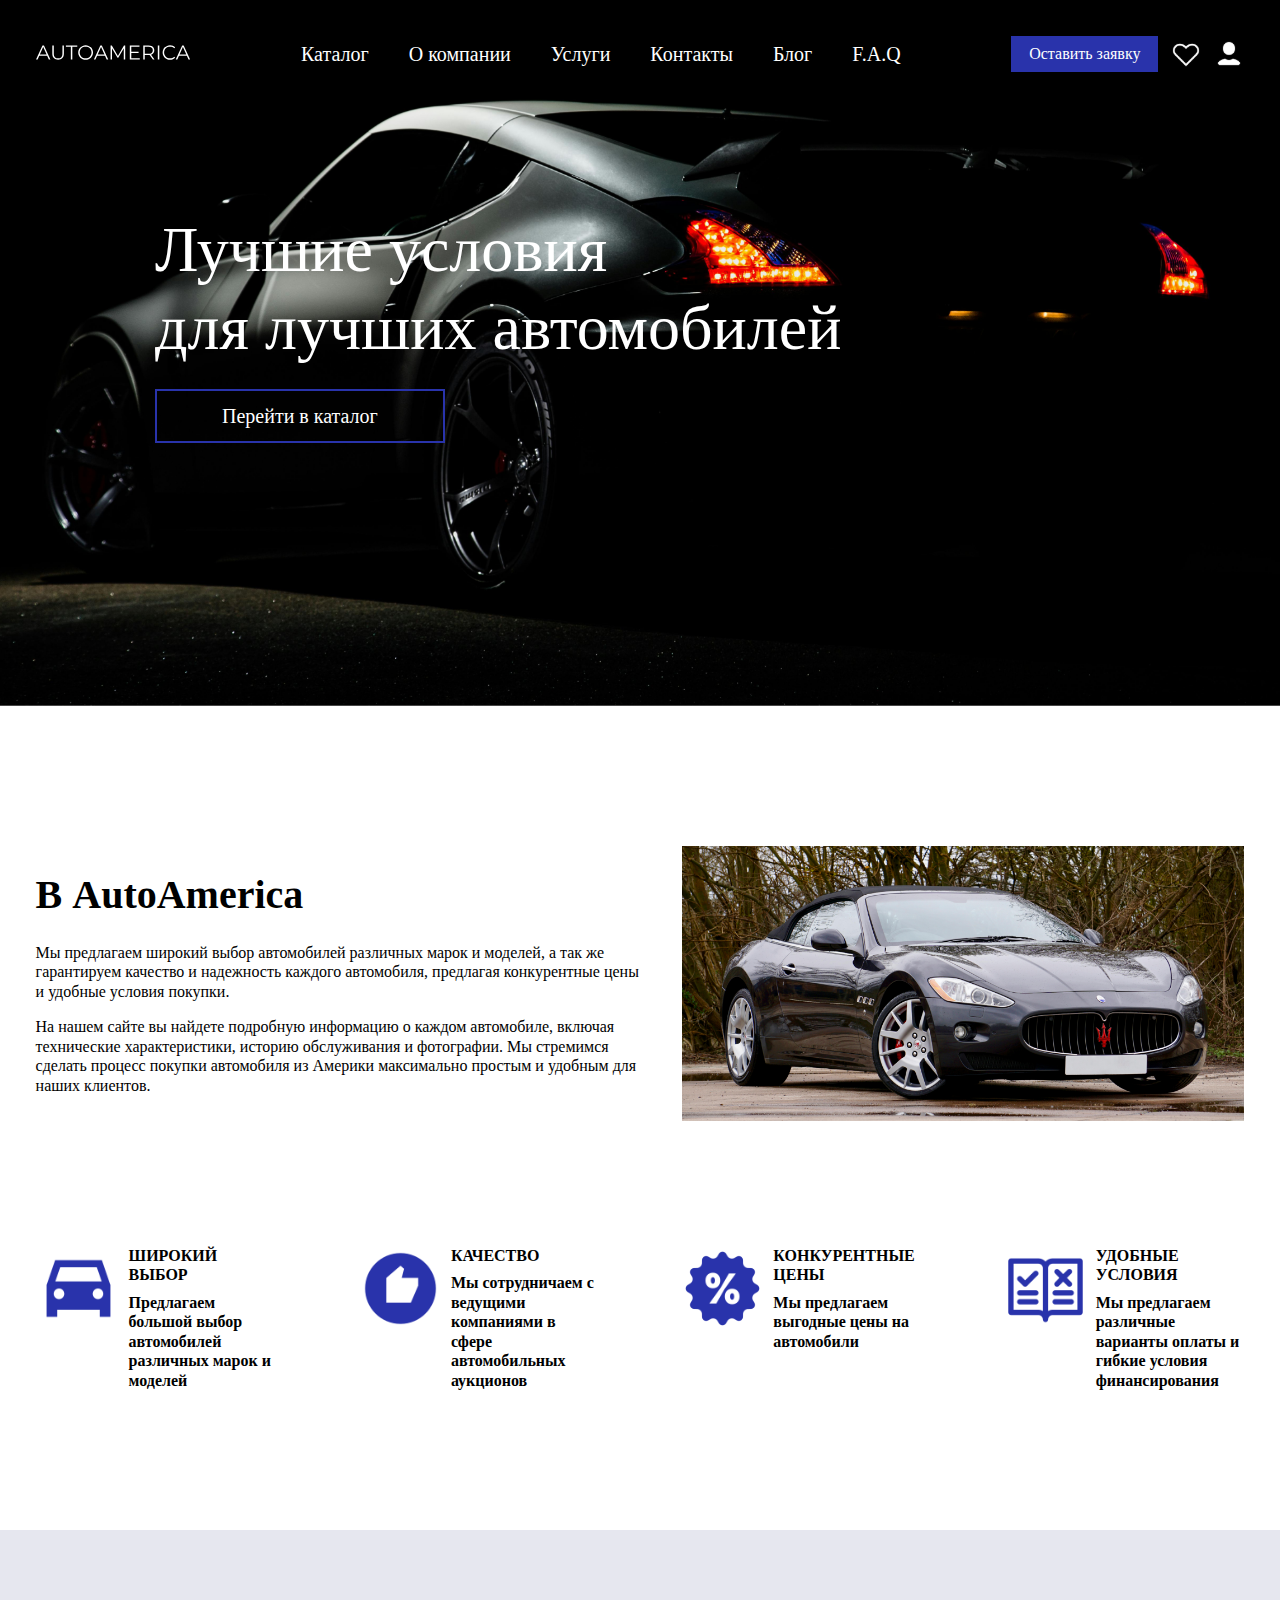
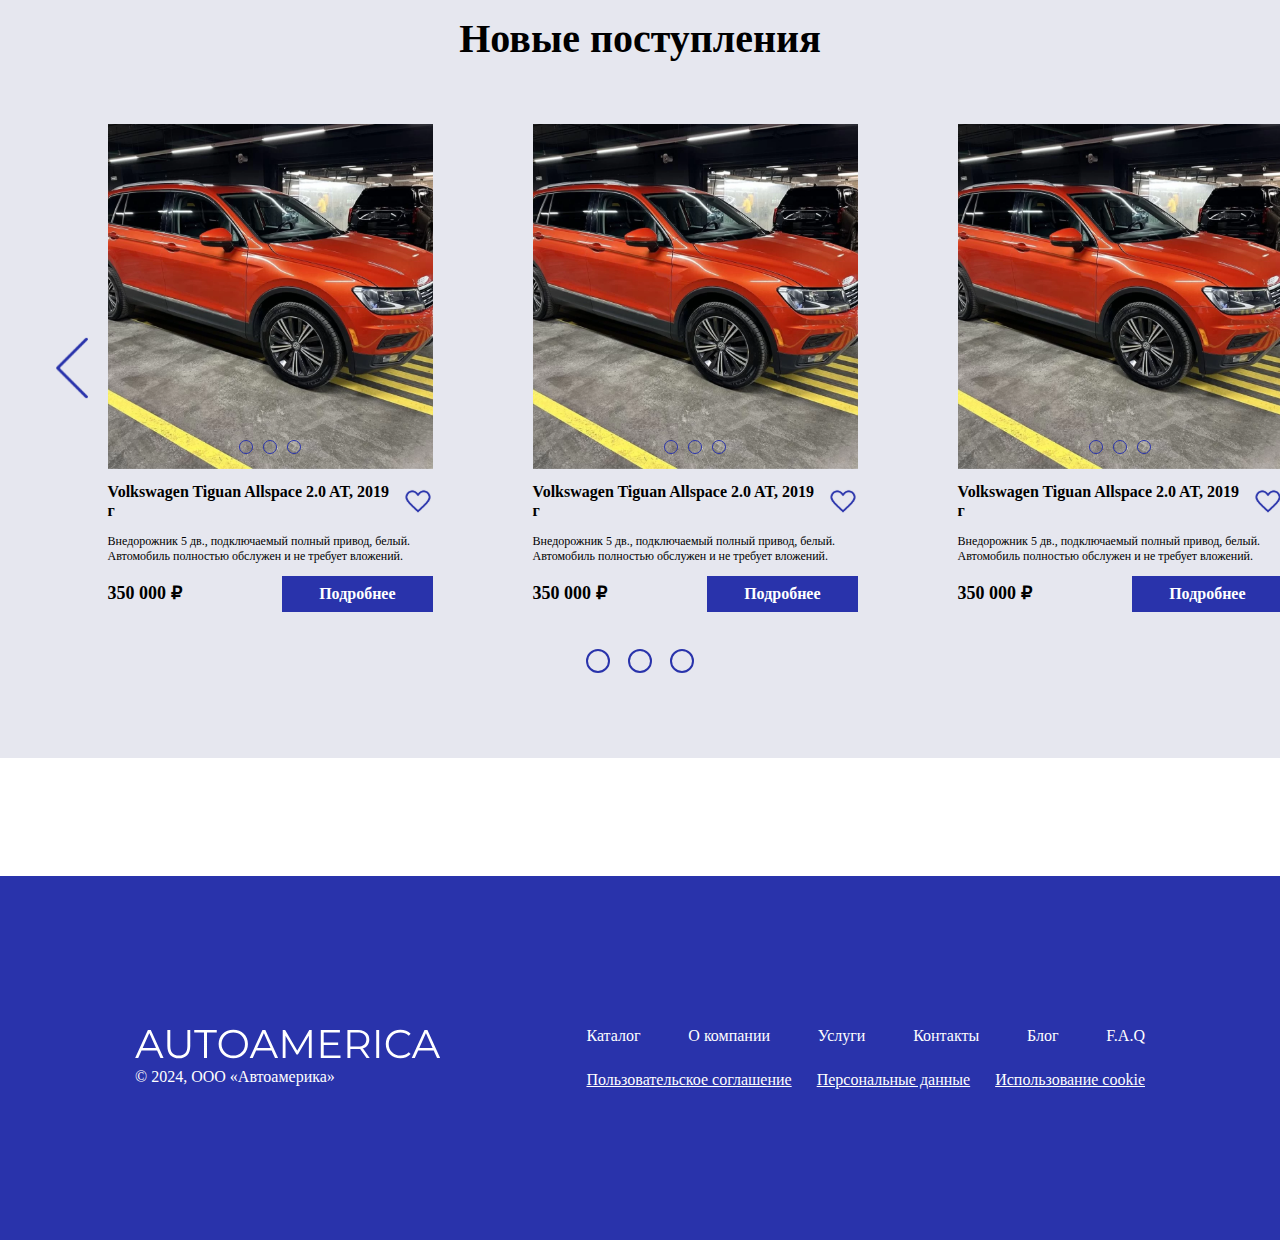
==== index.html @ 77ccbcce "first commit" ====
<!DOCTYPE html>
<html lang="en">
<head>
    <meta charset="UTF-8">
    <meta http-equiv="X-UA-Compatible" content="IE=edge">
    <meta name="viewport" content="width=device-width, initial-scale=1.0">
    <link rel="stylesheet" href="./css/main.css">
    <title>autoamerica</title>
</head>
<body>
    <div class="hero-image">
        <header>
            <div class="container">
                <div class="header-logo">
                    <img src="./img/AUTOAMERICA-white.svg" alt="logo">
                </div>
                <ul class="header-menu">
                    <li><a href="./catalog.html">Каталог</a></li>
                    <li><a href="./about-company.html">О компании</a></li>
                    <li><a href="./services.html">Услуги</a></li>
                    <li><a href="./contacts.html">Контакты</a></li>
                    <li><a href="./blog.html">Блог</a></li>
                    <li><a href="./faq.html">F.A.Q</a></li>
                </ul>
                <div class="header-info">
                    <input type="button" value="Оставить заявку">
                    <img src="./img/icons/Heart-white.svg" alt="favourite">
                    <img src="./img/icons/Person-white.svg" alt="account">
                </div>
            </div>
        </header>
        <div class="hero-image_info">
            <h1>Лучшие условия<br>для лучших автомобилей</h1>
            <input type="button" value="Перейти в каталог" id="catalogButton">
        </div>
    </div>

    <section class="about-company">
        <div class="container">
            <div class="about-company_info">
                <div class="about-company_info_content">
                    <h2>В AutoAmerica</h2>
                    <div class="about-company_info_content_text">
                        <p>Мы предлагаем широкий выбор автомобилей различных марок и моделей, а так же гарантируем качество и надежность каждого автомобиля, предлагая конкурентные цены и удобные условия покупки.</p>
                        <p>На нашем сайте вы найдете подробную информацию о каждом автомобиле, включая технические характеристики, историю обслуживания и фотографии. Мы стремимся сделать процесс покупки автомобиля из Америки максимально простым и удобным для наших клиентов.</p>
                    </div>
                </div>
                <img src="./img/cars/about.png" alt="about-company">
            </div>
            <div class="about-company_advantages">
                <div class="about-company_advantages_first">
                    <img src="./img/icons/Car.svg" alt="choise">
                    <div class="about-company_advantages_first_content advantage-content">
                        <h3>ШИРОКИЙ ВЫБОР</h3>
                        <p>Предлагаем большой выбор автомобилей различных марок и моделей</p>
                    </div>
                </div>
                <div class="about-company_advantages_second">
                    <img src="./img/icons/Car-like.svg" alt="like">
                    <div class="about-company_advantages_second_content advantage-content">
                        <h3>КАЧЕСТВО</h3>
                        <p>Мы сотрудничаем с ведущими компаниями в сфере автомобильных аукционов</p>
                    </div>
                </div>
                <div class="about-company_advantages_third">
                    <img src="./img/icons/Car-discount.svg" alt="discount">
                    <div class="about-company_advantages_third_content advantage-content">
                        <h3>КОНКУРЕНТНЫЕ ЦЕНЫ</h3>
                        <p>Мы предлагаем выгодные цены на автомобили</p>
                    </div>
                </div>
                <div class="about-company_advantages_fourth">
                    <img src="./img/icons/Car-conditions.svg" alt="conditions">
                    <div class="about-company_advantages_fourth_content advantage-content">
                        <h3>УДОБНЫЕ УСЛОВИЯ</h3>
                        <p>Мы предлагаем различные варианты оплаты и гибкие условия финансирования</p>
                    </div>
                </div>
            </div>
        </div>
    </section>

    <section class="receipts">
        <div class="container">
            <h2>Новые поступления</h2>
            <div class="receipts_slider">
                <div class="receipts_slider_first">
                    <img src="./img/icons/arrow.svg" alt="arrow">
                    <div class="receipts_slider_first_cards">
                        <div class="receipts_slider_first_cards_card">
                            <div class="receipts_slider_first_cards_card_img">
                                <div class="receipts_slider_first_cards_card_img_slides">
                                    <div class="receipts_slider_first_cards_card_img_slides-1"></div>
                                    <div class="receipts_slider_first_cards_card_img_slides-2"></div>
                                    <div class="receipts_slider_first_cards_card_img_slides-3"></div>
                                </div>
                            </div>
                            <div class="receipts_slider_first_cards_card_name">
                                <h4>Volkswagen Tiguan Allspace 2.0 AT, 2019 г</h4>
                                <img src="./img/icons/Heart-blue.svg" alt="favourite">
                            </div>
                            <div class="receipts_slider_first_cards_card_discription">
                                <p>Внедорожник 5 дв., подключаемый полный привод, белый. Автомобиль полностью обслужен и не требует вложений. </p>
                            </div>
                            <div class="receipts_slider_first_cards_card_info">
                                <span>350 000 ₽</span>
                                <input type="button" value="Подробнее">
                            </div>
                        </div>
                        <div class="receipts_slider_first_cards_card">
                            <div class="receipts_slider_first_cards_card_img">
                                <div class="receipts_slider_first_cards_card_img_slides">
                                    <div class="receipts_slider_first_cards_card_img_slides-1"></div>
                                    <div class="receipts_slider_first_cards_card_img_slides-2"></div>
                                    <div class="receipts_slider_first_cards_card_img_slides-3"></div>
                                </div>
                            </div>
                            <div class="receipts_slider_first_cards_card_name">
                                <h4>Volkswagen Tiguan Allspace 2.0 AT, 2019 г</h4>
                                <img src="./img/icons/Heart-blue.svg" alt="favourite">
                            </div>
                            <div class="receipts_slider_first_cards_card_discription">
                                <p>Внедорожник 5 дв., подключаемый полный привод, белый. Автомобиль полностью обслужен и не требует вложений. </p>
                            </div>
                            <div class="receipts_slider_first_cards_card_info">
                                <span>350 000 ₽</span>
                                <input type="button" value="Подробнее">
                            </div>
                        </div>
                        <div class="receipts_slider_first_cards_card">
                            <div class="receipts_slider_first_cards_card_img">
                                <div class="receipts_slider_first_cards_card_img_slides">
                                    <div class="receipts_slider_first_cards_card_img_slides-1"></div>
                                    <div class="receipts_slider_first_cards_card_img_slides-2"></div>
                                    <div class="receipts_slider_first_cards_card_img_slides-3"></div>
                                </div>
                            </div>
                            <div class="receipts_slider_first_cards_card_name">
                                <h4>Volkswagen Tiguan Allspace 2.0 AT, 2019 г</h4>
                                <img src="./img/icons/Heart-blue.svg" alt="favourite">
                            </div>
                            <div class="receipts_slider_first_cards_card_discription">
                                <p>Внедорожник 5 дв., подключаемый полный привод, белый. Автомобиль полностью обслужен и не требует вложений. </p>
                            </div>
                            <div class="receipts_slider_first_cards_card_info">
                                <span>350 000 ₽</span>
                                <input type="button" value="Подробнее">
                            </div>
                        </div>
                    </div>
                    <img src="./img/icons/arrow.svg" alt="arrow">
                </div>
                <div class="receipts_slider_second">
                    <div class="receipts_slider_second_slide-1"></div>
                    <div class="receipts_slider_second_slide-2"></div>
                    <div class="receipts_slider_second_slide-3"></div>
                </div>
            </div>
        </div>
    </section>

    <footer>
        <div class="footer-info">
            <img src="./img/AUTOAMERICA-white.svg" alt="logo">
            <p>© 2024, ООО «Автоамерика»</p>
        </div>
        <div class="footer-menu">
            <ul>
                <li><a href="./catalog.html">Каталог</a></li>
                <li><a href="./about-company.html">О компании</a></li>
                <li><a href="./services.html">Услуги</a></li>
                <li><a href="./contacts.html">Контакты</a></li>
                <li><a href="./blog.html">Блог</a></li>
                <li><a href="./faq.html">F.A.Q</a></li>
            </ul>
            <div class="footer-menu_else-info">
                <a href="#">Пользовательское соглашение</a>
                <a href="#">Персональные данные</a>
                <a href="#">Использование cookie</a>
            </div>
        </div>
    </footer>
</body>
<script>
    document.getElementById('catalogButton').addEventListener('click', function() {
        window.location.href = './catalog.html';
    });
</script>
</html>
---- css/main.css ----
html, body, div, span, applet, object, iframe,
h1, h2, h3, h4, h5, h6, p, blockquote, pre,
a, abbr, acronym, address, big, cite, code,
del, dfn, em, img, ins, kbd, q, s, samp,
small, strike, strong, sub, sup, tt, var,
b, u, i, center,
dl, dt, dd, ol, ul, li,
fieldset, form, label, legend,
table, caption, tbody, tfoot, thead, tr, th, td,
article, aside, canvas, details, embed,
figure, figcaption, footer, header, hgroup,
menu, nav, output, ruby, section, summary,
time, mark, audio, video {
  margin: 0;
  padding: 0;
  border: 0;
  font-size: 100%;
  font: inherit;
  vertical-align: baseline;
}

/* HTML5 display-role reset for older browsers */
article, aside, details, figcaption, figure,
footer, header, hgroup, menu, nav, section {
  display: block;
}

body {
  line-height: 1;
}

ol, ul {
  list-style: none;
}

blockquote, q {
  quotes: none;
}

blockquote:before, blockquote:after,
q:before, q:after {
  content: '';
  content: none;
}

table {
  border-collapse: collapse;
  border-spacing: 0;
}

a {
  text-decoration: none;
  color: inherit;
}

header {
  display: -webkit-box;
  display: -ms-flexbox;
  display: flex;
  -webkit-box-pack: center;
      -ms-flex-pack: center;
          justify-content: center;
  padding: 36px 0;
}

header .container {
  display: -webkit-box;
  display: -ms-flexbox;
  display: flex;
  -webkit-box-pack: justify;
      -ms-flex-pack: justify;
          justify-content: space-between;
  -webkit-box-align: center;
      -ms-flex-align: center;
          align-items: center;
}

header .container .header-logo img {
  width: 155px;
  height: 25px;
}

header .container .header-menu {
  display: -webkit-box;
  display: -ms-flexbox;
  display: flex;
  gap: 40px;
}

header .container .header-menu li {
  font-family: Montserrat;
  font-size: 20px;
  font-weight: 400;
  line-height: 24.38px;
  color: #000000;
}

header .container .header-info {
  display: -webkit-box;
  display: -ms-flexbox;
  display: flex;
  gap: 13px;
  -webkit-box-align: center;
      -ms-flex-align: center;
          align-items: center;
}

header .container .header-info input {
  padding: 8px 18px;
  background-color: #2933AB;
  border: none;
  font-family: Montserrat;
  font-size: 16px;
  font-weight: 400;
  line-height: 19.5px;
  color: white;
}

header .container .header-info input:hover {
  border: 2px solid #2933AB;
  background: none;
  padding: 7px 17px;
}

footer {
  padding: 150px 135px;
  background-color: #2933AB;
  display: -webkit-box;
  display: -ms-flexbox;
  display: flex;
  -webkit-box-pack: justify;
      -ms-flex-pack: justify;
          justify-content: space-between;
  -webkit-box-align: center;
      -ms-flex-align: center;
          align-items: center;
}

footer .footer-info {
  display: -webkit-box;
  display: -ms-flexbox;
  display: flex;
  -webkit-box-orient: vertical;
  -webkit-box-direction: normal;
      -ms-flex-direction: column;
          flex-direction: column;
  gap: 8px;
}

footer .footer-info img {
  width: 307px;
  height: -webkit-fit-content;
  height: -moz-fit-content;
  height: fit-content;
}

footer .footer-info p {
  font-family: Montserrat;
  font-size: 16px;
  font-weight: 400;
  line-height: 19.5px;
  color: white;
}

footer .footer-menu {
  display: -webkit-box;
  display: -ms-flexbox;
  display: flex;
  -webkit-box-orient: vertical;
  -webkit-box-direction: normal;
      -ms-flex-direction: column;
          flex-direction: column;
  gap: 25px;
}

footer .footer-menu ul {
  display: -webkit-box;
  display: -ms-flexbox;
  display: flex;
  -webkit-box-pack: justify;
      -ms-flex-pack: justify;
          justify-content: space-between;
}

footer .footer-menu ul li {
  font-family: Montserrat;
  font-size: 16px;
  font-weight: 400;
  line-height: 19.5px;
  color: white;
}

footer .footer-menu .footer-menu_else-info {
  display: -webkit-box;
  display: -ms-flexbox;
  display: flex;
  gap: 25px;
}

footer .footer-menu .footer-menu_else-info a {
  font-family: Montserrat;
  font-size: 16px;
  font-weight: 400;
  line-height: 19.5px;
  color: white;
  text-decoration: underline;
}

header .container .header-menu li {
  font-family: Montserrat;
  font-size: 20px;
  font-weight: 400;
  line-height: 24.38px;
  color: white;
}

.container {
  width: 94.44444%;
}

.hero-image {
  background-image: url("../img/cars/hero-image.png");
  background-size: cover;
  background-position: center;
  background-repeat: no-repeat;
  width: 100%;
  height: 100%;
}

.hero-image .hero-image_info {
  display: -webkit-box;
  display: -ms-flexbox;
  display: flex;
  -webkit-box-orient: vertical;
  -webkit-box-direction: normal;
      -ms-flex-direction: column;
          flex-direction: column;
  gap: 22px;
  padding: 103px 155px 263px;
}

.hero-image .hero-image_info h1 {
  font-family: Montserrat;
  font-size: 64px;
  font-weight: 400;
  line-height: 78.02px;
  color: white;
  text-align: left;
}

.hero-image .hero-image_info input {
  padding: 13px 65px;
  border: 2px solid #2933AB;
  background: none;
  width: -webkit-fit-content;
  width: -moz-fit-content;
  width: fit-content;
  font-family: Montserrat;
  font-size: 20px;
  font-weight: 400;
  line-height: 24.38px;
  color: white;
}

.hero-image .hero-image_info input:hover {
  background-color: #2933AB;
  border: none;
  padding: 15px 67px;
}

.about-company {
  padding: 140px 0;
  display: -webkit-box;
  display: -ms-flexbox;
  display: flex;
  -webkit-box-pack: center;
      -ms-flex-pack: center;
          justify-content: center;
}

.about-company .container {
  display: -webkit-box;
  display: -ms-flexbox;
  display: flex;
  -webkit-box-orient: vertical;
  -webkit-box-direction: normal;
      -ms-flex-direction: column;
          flex-direction: column;
  gap: 125px;
}

.about-company .container .about-company_info {
  display: -webkit-box;
  display: -ms-flexbox;
  display: flex;
  -webkit-box-align: center;
      -ms-flex-align: center;
          align-items: center;
  gap: 35px;
}

.about-company .container .about-company_info .about-company_info_content {
  display: -webkit-box;
  display: -ms-flexbox;
  display: flex;
  -webkit-box-orient: vertical;
  -webkit-box-direction: normal;
      -ms-flex-direction: column;
          flex-direction: column;
  gap: 23px;
}

.about-company .container .about-company_info .about-company_info_content h2 {
  font-family: Montserrat;
  font-size: 40px;
  font-weight: bold;
  line-height: 48.76px;
  color: #000000;
}

.about-company .container .about-company_info .about-company_info_content .about-company_info_content_text {
  display: -webkit-box;
  display: -ms-flexbox;
  display: flex;
  -webkit-box-orient: vertical;
  -webkit-box-direction: normal;
      -ms-flex-direction: column;
          flex-direction: column;
  gap: 16px;
}

.about-company .container .about-company_info .about-company_info_content .about-company_info_content_text p {
  font-family: Montserrat;
  font-size: 16px;
  font-weight: 400;
  line-height: 19.5px;
  color: #000000;
}

.about-company .container .about-company_info img {
  width: 46.52778%;
  height: -webkit-fit-content;
  height: -moz-fit-content;
  height: fit-content;
}

.about-company .container .about-company_advantages {
  display: -webkit-box;
  display: -ms-flexbox;
  display: flex;
  -webkit-box-pack: justify;
      -ms-flex-pack: justify;
          justify-content: space-between;
}

.about-company .container .about-company_advantages [class^="about-company_advantages_"] {
  display: -webkit-box;
  display: -ms-flexbox;
  display: flex;
  gap: 8px;
  width: 20%;
}

.about-company .container .about-company_advantages [class^="about-company_advantages_"] img {
  width: 85px;
  height: -webkit-fit-content;
  height: -moz-fit-content;
  height: fit-content;
}

.about-company .container .about-company_advantages [class^="about-company_advantages_"] .advantage-content {
  display: -webkit-box;
  display: -ms-flexbox;
  display: flex;
  -webkit-box-orient: vertical;
  -webkit-box-direction: normal;
      -ms-flex-direction: column;
          flex-direction: column;
  gap: 8px;
  width: 100%;
}

.about-company .container .about-company_advantages [class^="about-company_advantages_"] .advantage-content h3, .about-company .container .about-company_advantages [class^="about-company_advantages_"] .advantage-content p {
  font-family: Montserrat;
  font-size: 16px;
  font-weight: bold;
  line-height: 19.5px;
  color: #000000;
  width: 100%;
}

.receipts {
  display: -webkit-box;
  display: -ms-flexbox;
  display: flex;
  -webkit-box-pack: center;
      -ms-flex-pack: center;
          justify-content: center;
  background-color: #E6E7EF;
  padding: 85px 0;
  margin-bottom: 118px;
}

.receipts .container {
  display: -webkit-box;
  display: -ms-flexbox;
  display: flex;
  -webkit-box-orient: vertical;
  -webkit-box-direction: normal;
      -ms-flex-direction: column;
          flex-direction: column;
  -webkit-box-align: center;
      -ms-flex-align: center;
          align-items: center;
  gap: 60px;
}

.receipts .container h2 {
  font-family: Montserrat;
  font-size: 40px;
  font-weight: bold;
  line-height: 48.76px;
  color: #000000;
  text-align: center;
}

.receipts .container .receipts_slider {
  display: -webkit-box;
  display: -ms-flexbox;
  display: flex;
  -webkit-box-orient: vertical;
  -webkit-box-direction: normal;
      -ms-flex-direction: column;
          flex-direction: column;
  -webkit-box-align: center;
      -ms-flex-align: center;
          align-items: center;
  gap: 37px;
  width: 100%;
}

.receipts .container .receipts_slider .receipts_slider_first {
  display: -webkit-box;
  display: -ms-flexbox;
  display: flex;
  -webkit-box-pack: justify;
      -ms-flex-pack: justify;
          justify-content: space-between;
  width: 100%;
}

.receipts .container .receipts_slider .receipts_slider_first .receipts_slider_first_cards {
  display: -webkit-box;
  display: -ms-flexbox;
  display: flex;
  gap: 100px;
}

.receipts .container .receipts_slider .receipts_slider_first .receipts_slider_first_cards .receipts_slider_first_cards_card {
  display: -webkit-box;
  display: -ms-flexbox;
  display: flex;
  -webkit-box-orient: vertical;
  -webkit-box-direction: normal;
      -ms-flex-direction: column;
          flex-direction: column;
  -webkit-box-align: center;
      -ms-flex-align: center;
          align-items: center;
  gap: 13px;
  width: 325px;
}

.receipts .container .receipts_slider .receipts_slider_first .receipts_slider_first_cards .receipts_slider_first_cards_card .receipts_slider_first_cards_card_img {
  background-image: url("../img/cars/volkswagen-tiguan.png");
  background-size: cover;
  background-position: center;
  background-repeat: no-repeat;
  display: -webkit-box;
  display: -ms-flexbox;
  display: flex;
  -webkit-box-orient: vertical;
  -webkit-box-direction: reverse;
      -ms-flex-direction: column-reverse;
          flex-direction: column-reverse;
  -webkit-box-align: center;
      -ms-flex-align: center;
          align-items: center;
  width: 100%;
  height: 345px;
}

.receipts .container .receipts_slider .receipts_slider_first .receipts_slider_first_cards .receipts_slider_first_cards_card .receipts_slider_first_cards_card_img .receipts_slider_first_cards_card_img_slides {
  display: -webkit-box;
  display: -ms-flexbox;
  display: flex;
  gap: 10px;
  margin-bottom: 15px;
}

.receipts .container .receipts_slider .receipts_slider_first .receipts_slider_first_cards .receipts_slider_first_cards_card .receipts_slider_first_cards_card_img .receipts_slider_first_cards_card_img_slides [class^="receipts_slider_first_cards_card_img_slides-"] {
  width: 12px;
  height: 12px;
  border: 1px solid #2933AB;
  border-radius: 10px;
}

.receipts .container .receipts_slider .receipts_slider_first .receipts_slider_first_cards .receipts_slider_first_cards_card .receipts_slider_first_cards_card_img .receipts_slider_first_cards_card_img_slides [class^="receipts_slider_first_cards_card_img_slides-"]:hover {
  border: none;
  background-color: #2933AB;
  width: 13px;
  height: 13px;
}

.receipts .container .receipts_slider .receipts_slider_first .receipts_slider_first_cards .receipts_slider_first_cards_card .receipts_slider_first_cards_card_name {
  display: -webkit-box;
  display: -ms-flexbox;
  display: flex;
  gap: 10px;
  -webkit-box-align: center;
      -ms-flex-align: center;
          align-items: center;
}

.receipts .container .receipts_slider .receipts_slider_first .receipts_slider_first_cards .receipts_slider_first_cards_card .receipts_slider_first_cards_card_name h4 {
  font-family: Montserrat;
  font-size: 16px;
  font-weight: bold;
  line-height: 19.5px;
  color: #000000;
}

.receipts .container .receipts_slider .receipts_slider_first .receipts_slider_first_cards .receipts_slider_first_cards_card .receipts_slider_first_cards_card_discription p {
  font-family: Montserrat;
  font-size: 12px;
  font-weight: 400;
  line-height: 14.63px;
  color: #000000;
}

.receipts .container .receipts_slider .receipts_slider_first .receipts_slider_first_cards .receipts_slider_first_cards_card .receipts_slider_first_cards_card_info {
  display: -webkit-box;
  display: -ms-flexbox;
  display: flex;
  -webkit-box-pack: justify;
      -ms-flex-pack: justify;
          justify-content: space-between;
  -webkit-box-align: center;
      -ms-flex-align: center;
          align-items: center;
  width: 100%;
}

.receipts .container .receipts_slider .receipts_slider_first .receipts_slider_first_cards .receipts_slider_first_cards_card .receipts_slider_first_cards_card_info span {
  font-family: Montserrat;
  font-size: 18px;
  font-weight: 700;
  line-height: 21.94px;
  color: #000000;
}

.receipts .container .receipts_slider .receipts_slider_first .receipts_slider_first_cards .receipts_slider_first_cards_card .receipts_slider_first_cards_card_info input {
  padding: 8px 37px;
  background-color: #2933AB;
  border: none;
  width: -webkit-fit-content;
  width: -moz-fit-content;
  width: fit-content;
  font-family: Montserrat;
  font-size: 16px;
  font-weight: bold;
  line-height: 19.5px;
  color: white;
}

.receipts .container .receipts_slider .receipts_slider_first .receipts_slider_first_cards .receipts_slider_first_cards_card .receipts_slider_first_cards_card_info input:hover {
  padding: 6px 35px;
  border: 2px solid #2933AB;
  background: none;
  color: #000000;
}

.receipts .container .receipts_slider .receipts_slider_first img:nth-of-type(2) {
  -webkit-transform: rotate(180deg);
          transform: rotate(180deg);
}

.receipts .container .receipts_slider .receipts_slider_second {
  display: -webkit-box;
  display: -ms-flexbox;
  display: flex;
  gap: 18px;
}

.receipts .container .receipts_slider .receipts_slider_second [class^="receipts_slider_second_slide-"] {
  width: 20px;
  height: 20px;
  border: 2px solid #2933AB;
  border-radius: 20px;
}

.receipts .container .receipts_slider .receipts_slider_second [class^="receipts_slider_second_slide-"]:hover {
  border: none;
  background-color: #2933AB;
  width: 22px;
  height: 22px;
}
/*# sourceMappingURL=main.css.map */
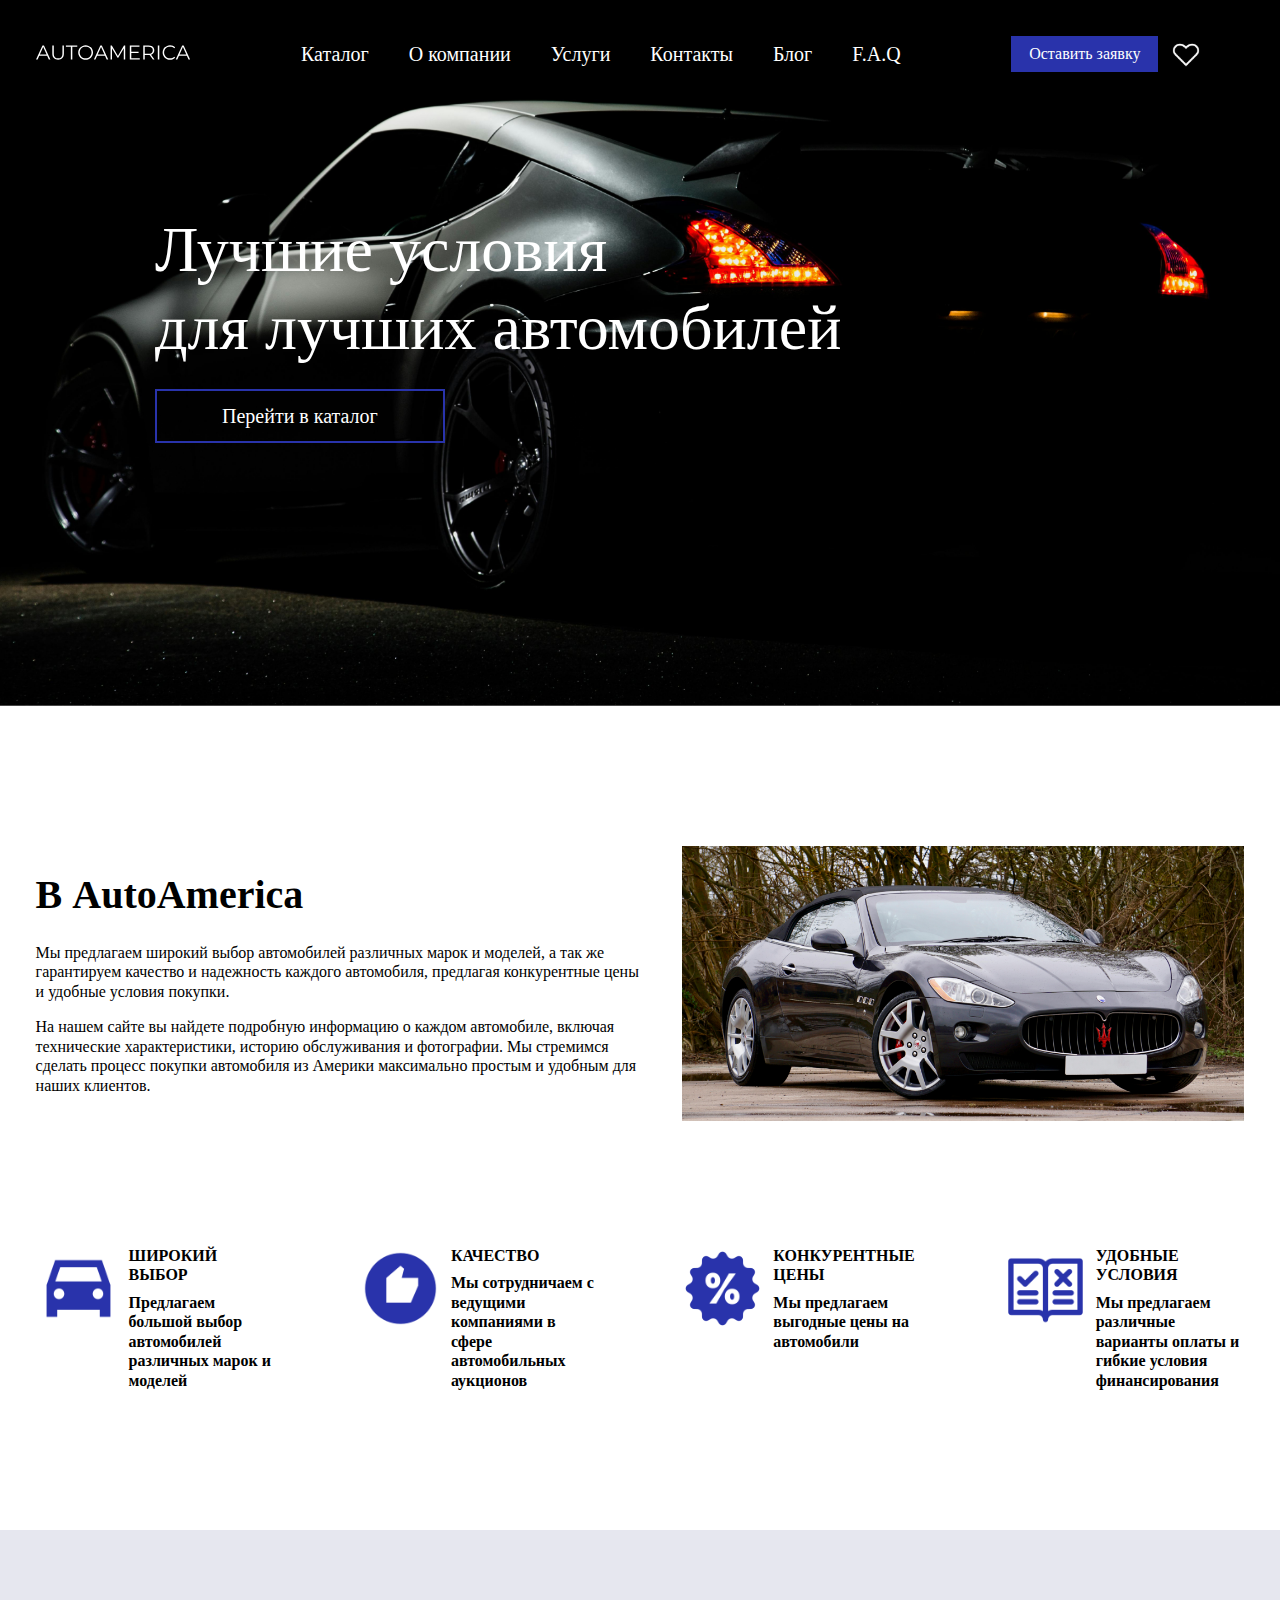
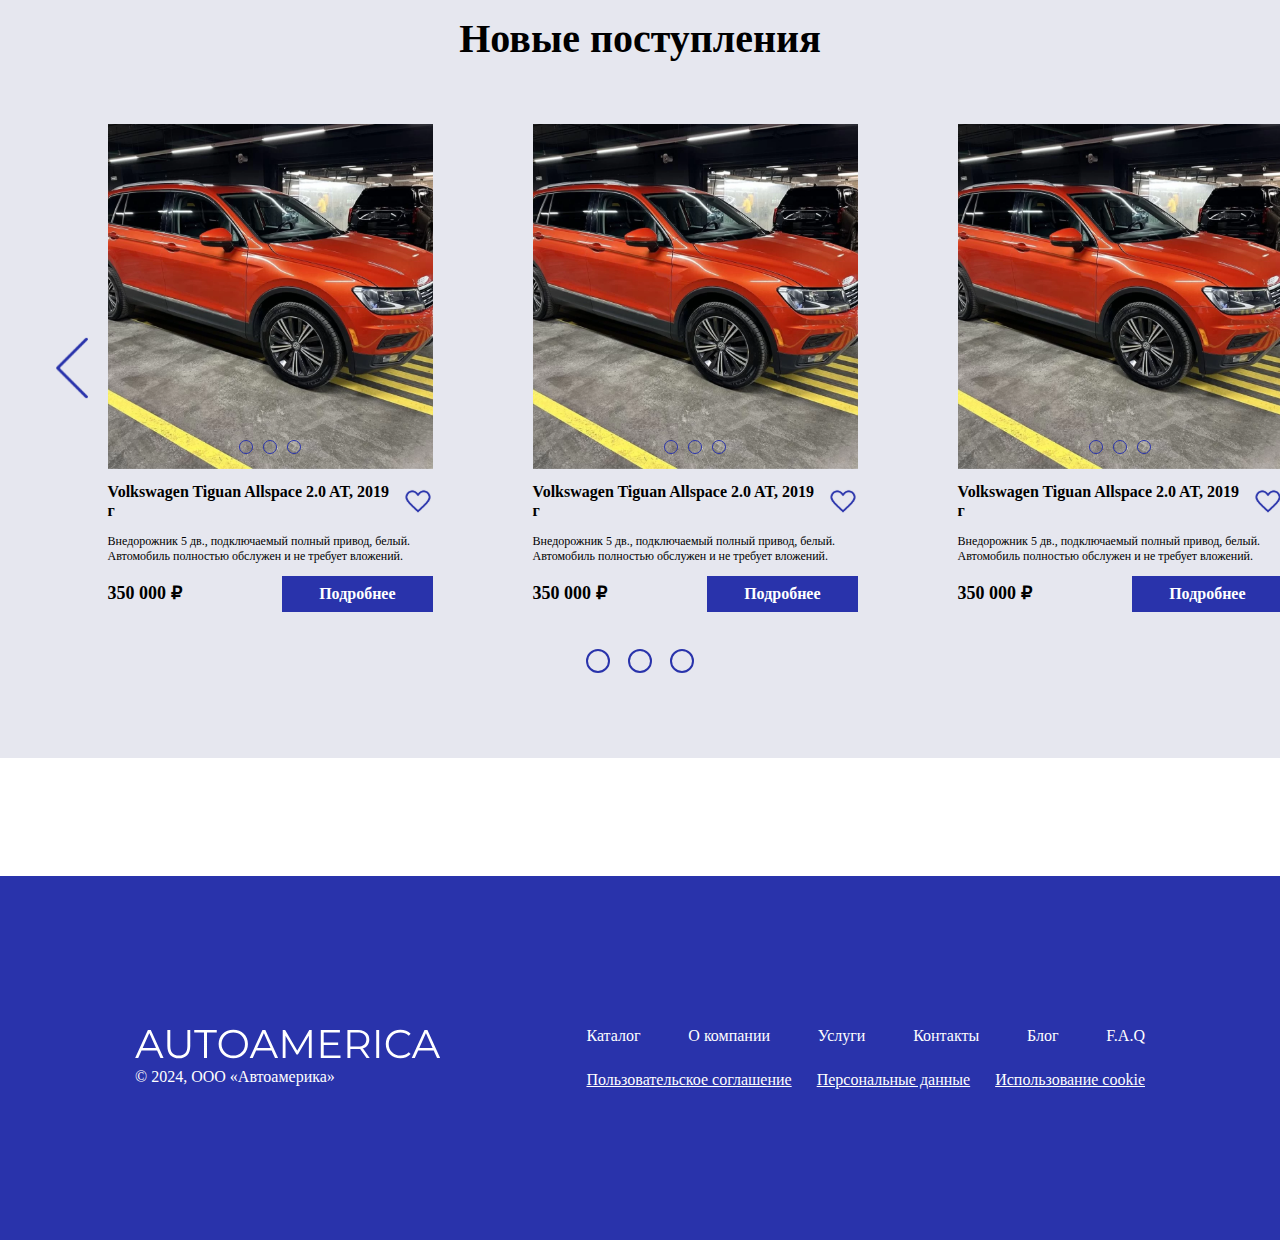
==== commit 3e54b2ef: "correct header" ====
--- a/index.html
+++ b/index.html
@@ -25,7 +25,7 @@
                 <div class="header-info">
                     <input type="button" value="Оставить заявку">
                     <img src="./img/icons/Heart-white.svg" alt="favourite">
-                    <img src="./img/icons/Person-white.svg" alt="account">
+                    <a href="./personal-area.html"><img src="./img/icons/Person-black.svg" alt="account"></a>
                 </div>
             </div>
         </header>
--- a/css/main.css
+++ b/css/main.css
@@ -122,6 +122,15 @@
   padding: 7px 17px;
 }
 
+header .container .header-info a {
+  display: -webkit-box;
+  display: -ms-flexbox;
+  display: flex;
+  -webkit-box-align: center;
+      -ms-flex-align: center;
+          align-items: center;
+}
+
 footer {
   padding: 150px 135px;
   background-color: #2933AB;
